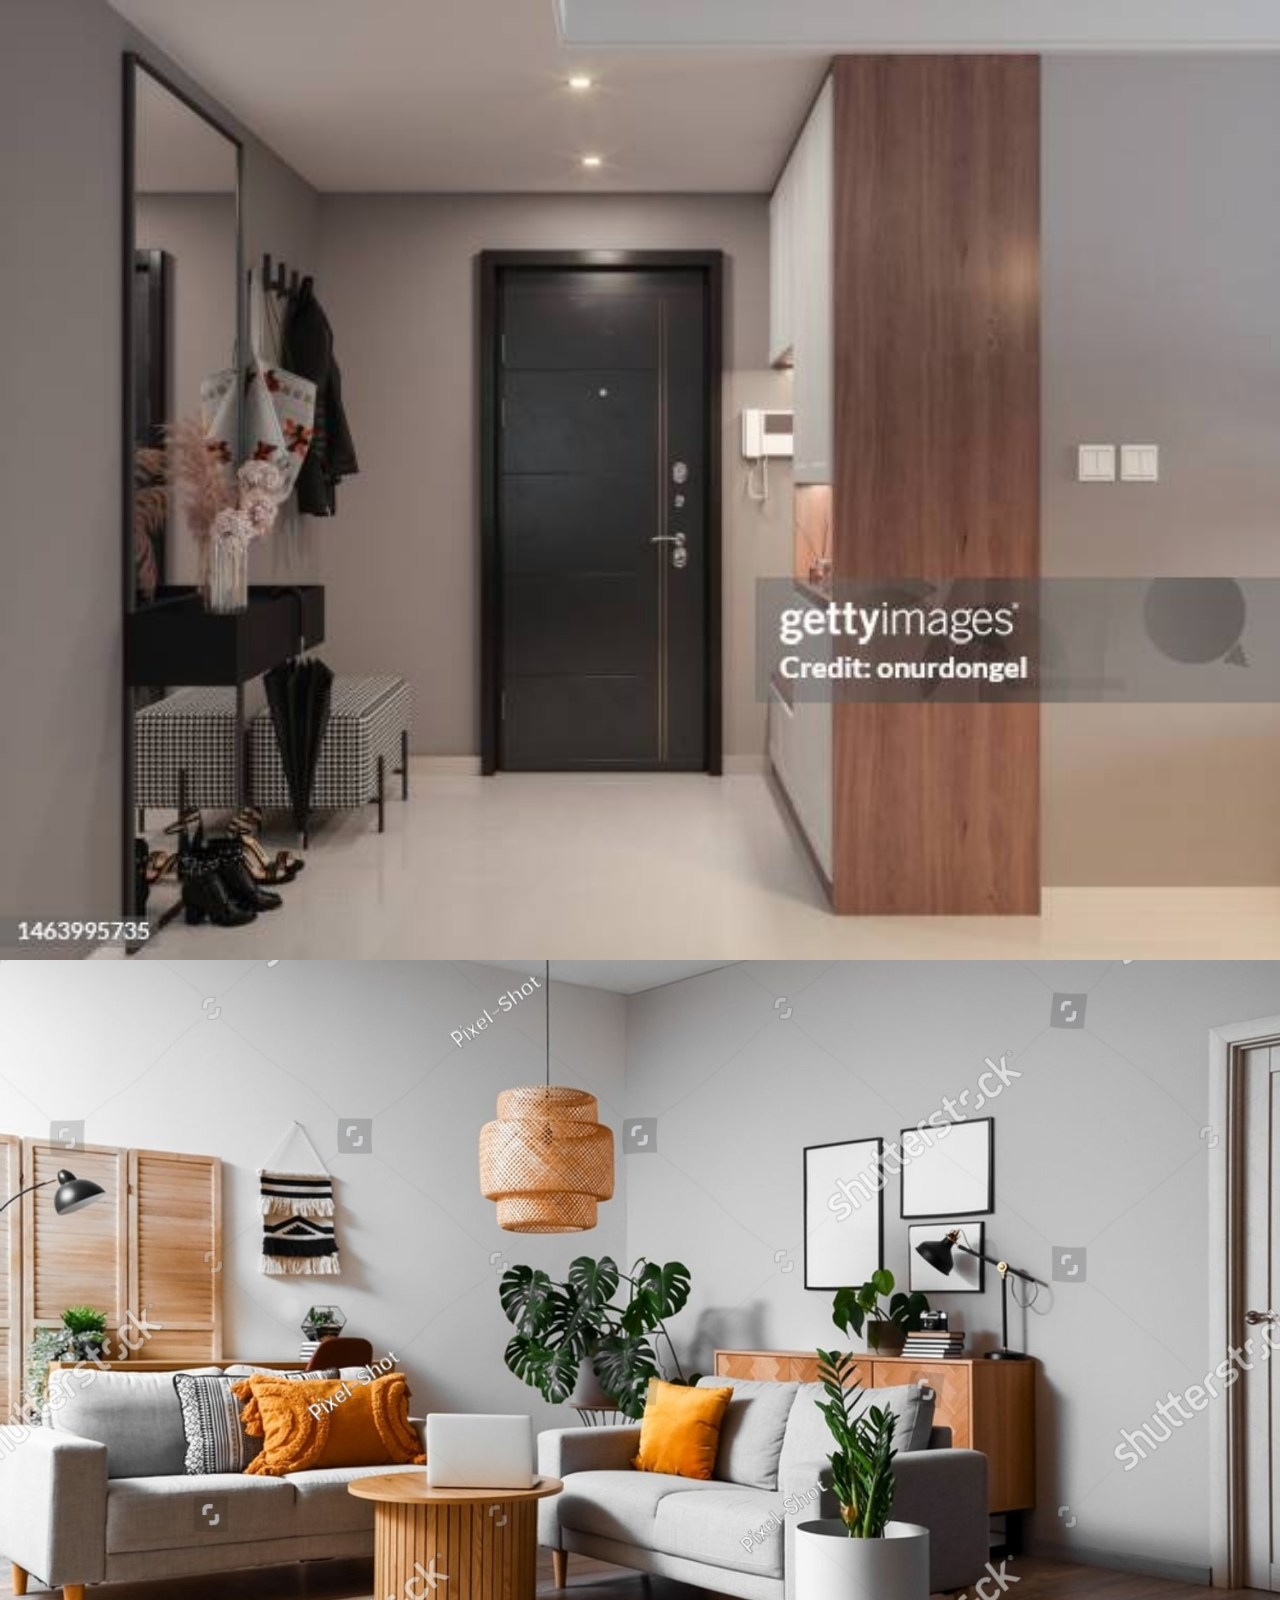
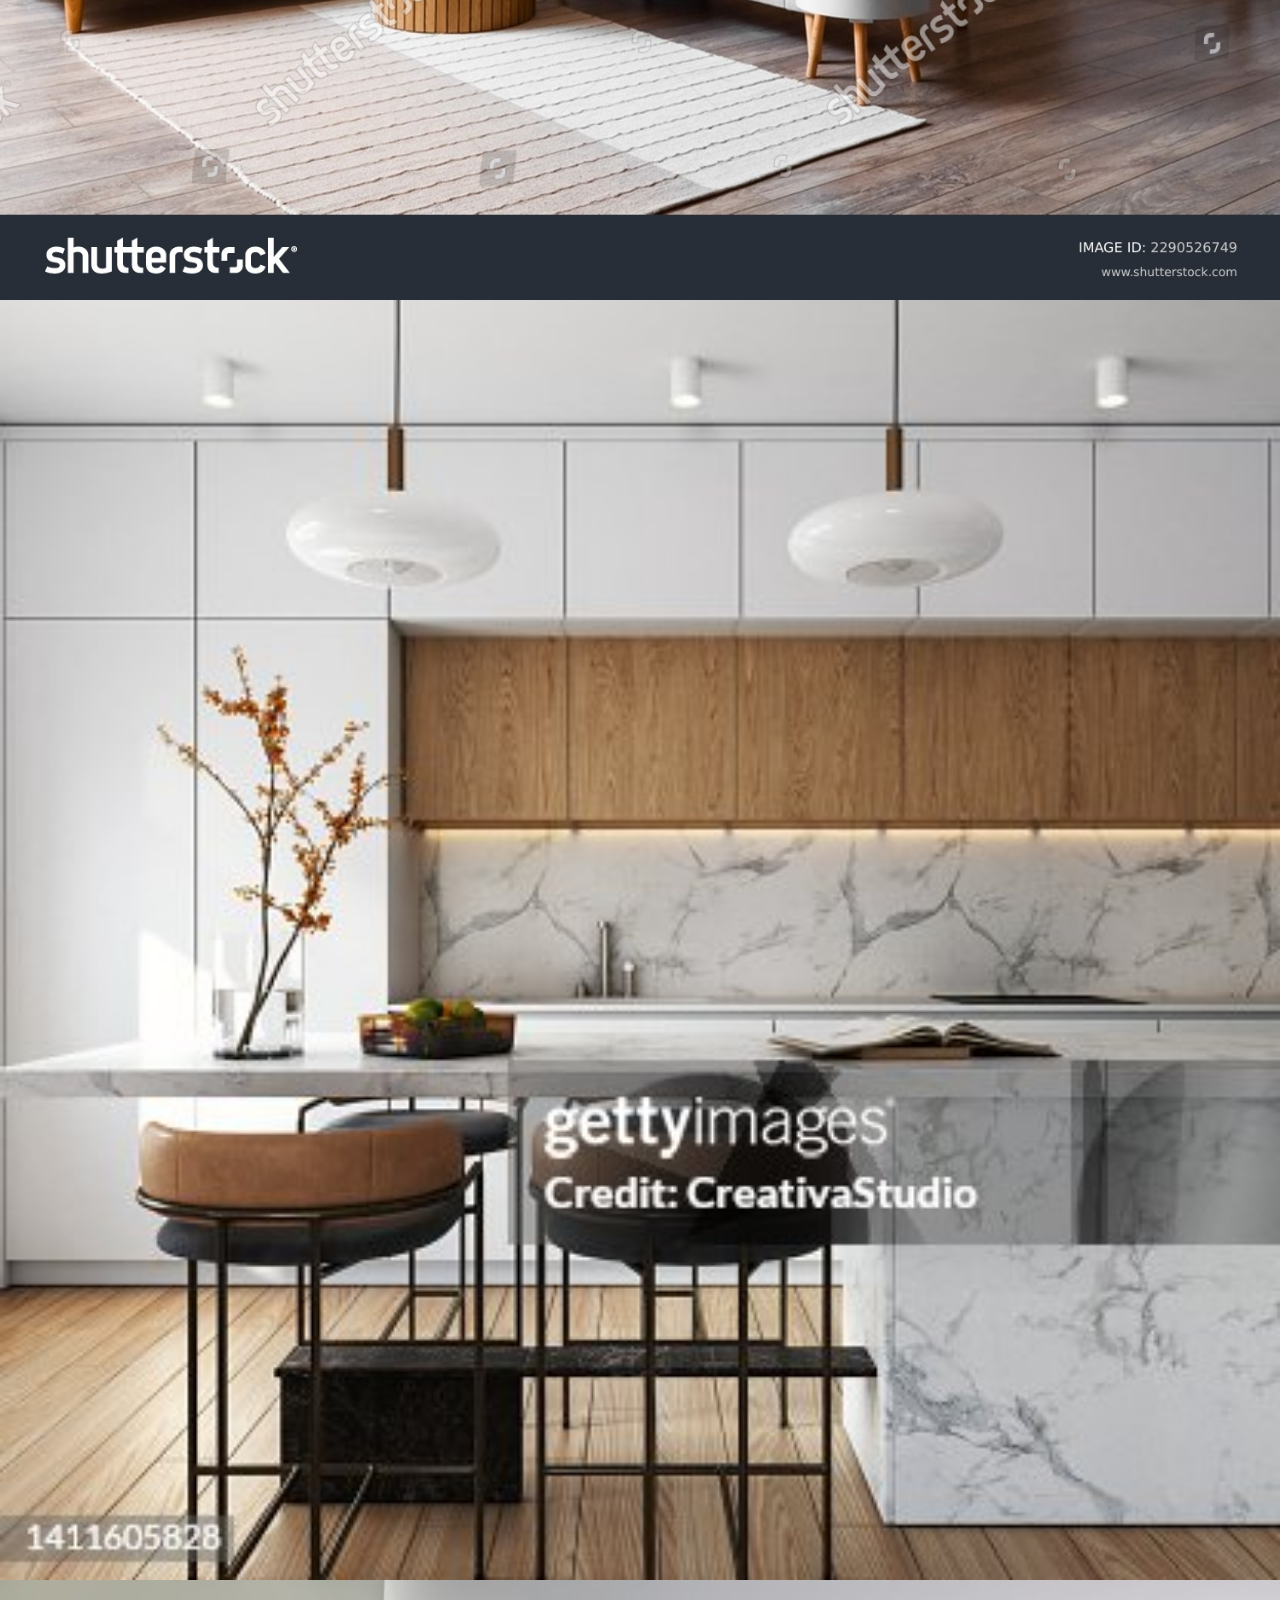
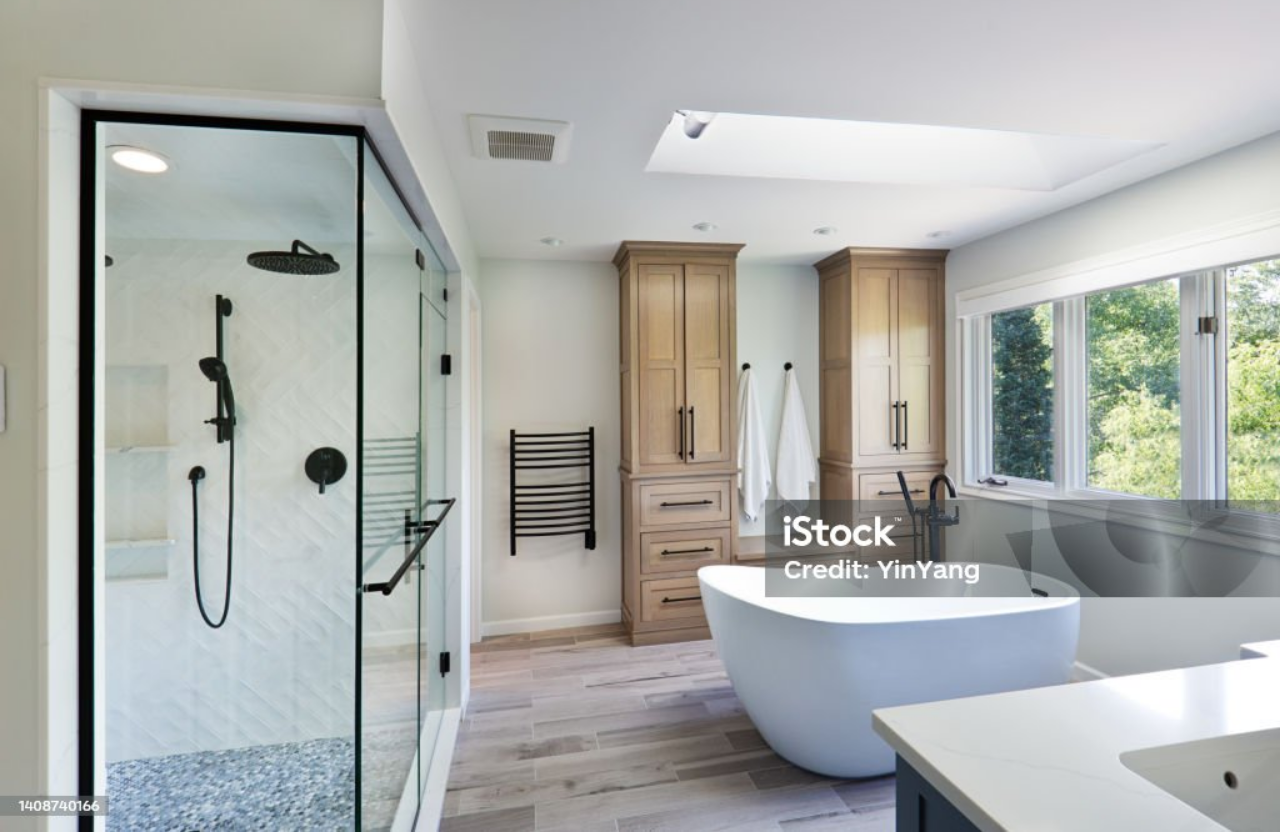
==== 01-Rent-Apartment-Website/gallery.html @ d166a60e "summary" ====
<!DOCTYPE html>
<html lang="en">
<head>
    <meta charset="UTF-8">
    <meta name="viewport" content="width=device-width, initial-scale=1.0">
    <title>gallery</title>
    <link rel="stylesheet" href="galerry-style.css">
</head>
<body>
    <img src="../01-Rent-Apartment-Website/Media/apartment entry.jpg" alt="entry">
    <img src="../01-Rent-Apartment-Website/Media/interior-of-living-room-with-green-houseplants-and-sofas.jpg" alt="living-room">
    <img src="../01-Rent-Apartment-Website/Media/kitchen.jpg" alt="kitchen">
    <img src="Media/bathroom.jpg" alt="bathroom">
    <script src='script.js'></script>  
</body>
</html>
---- 01-Rent-Apartment-Website/galerry-style.css ----
*{
    margin: 0;
    padding: 0;
    box-sizing: border-box;
}

body{
    display: flex;
    flex-direction: column;
}
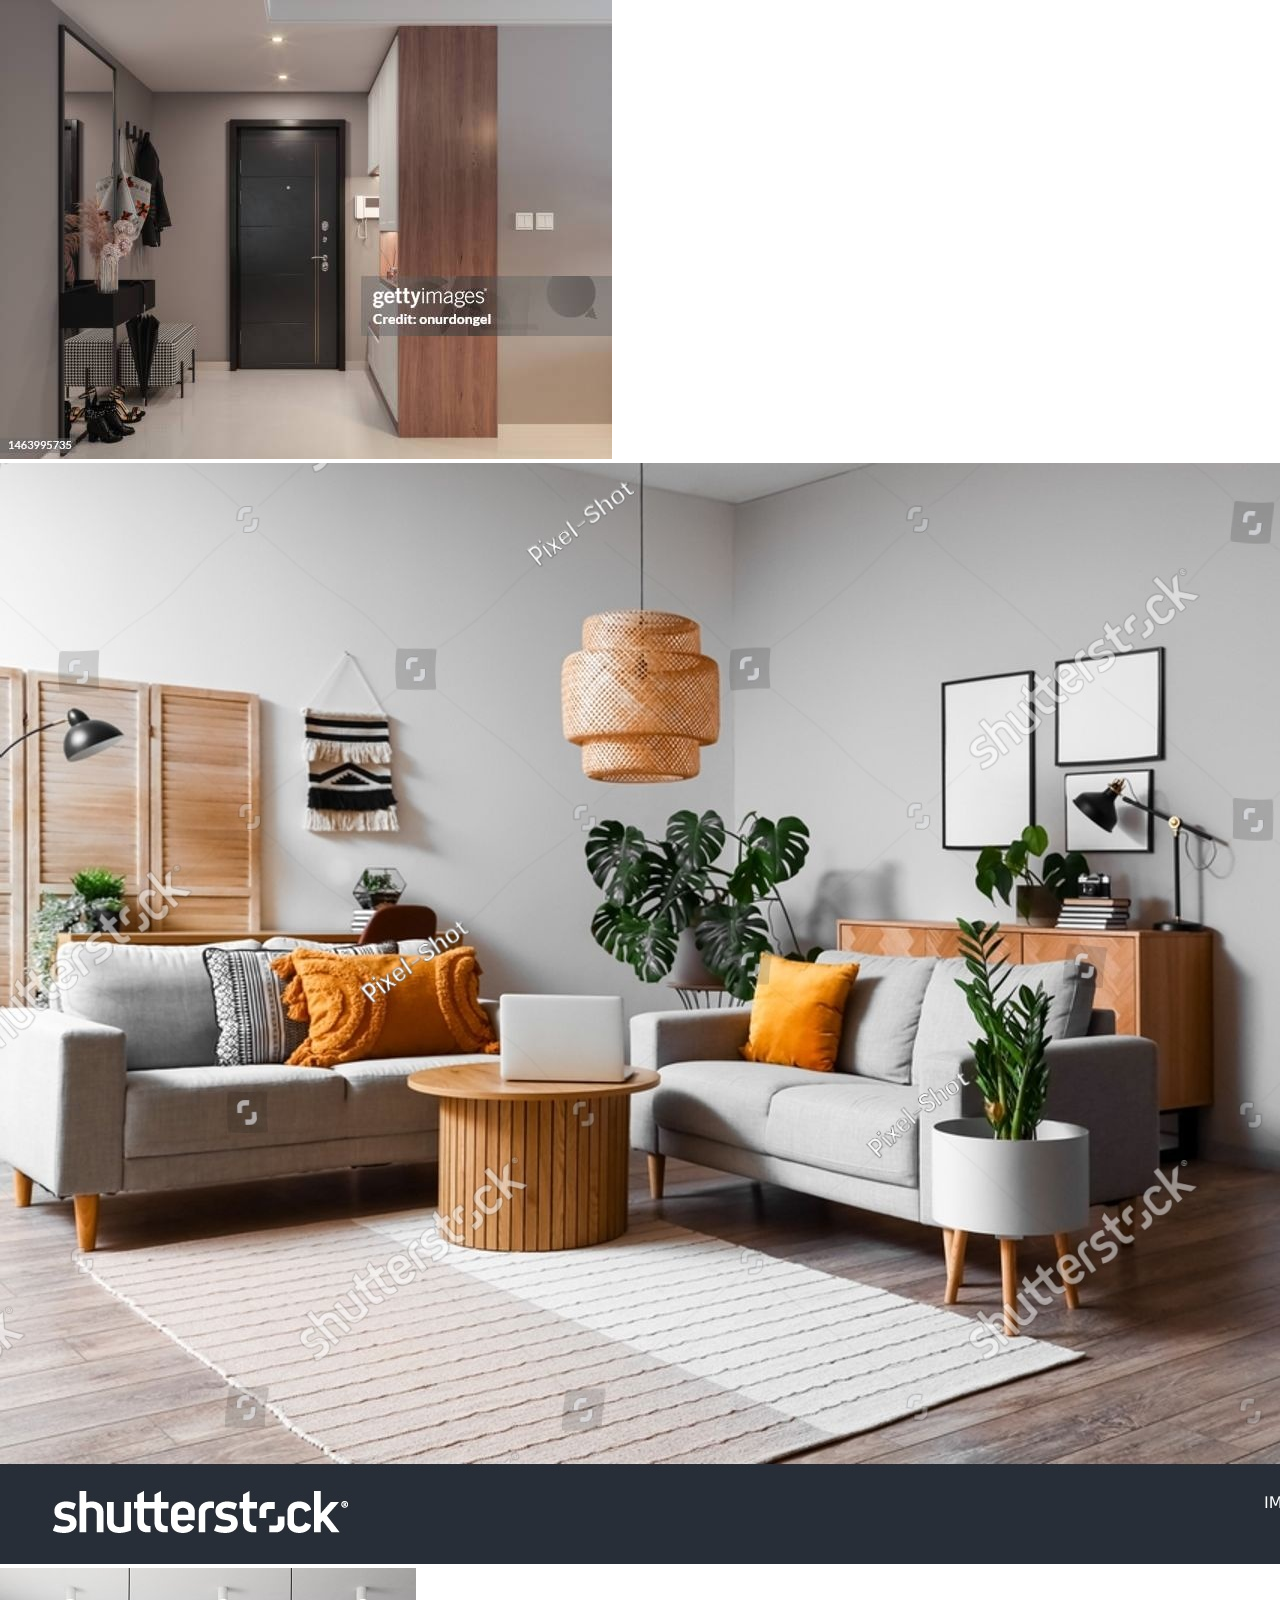
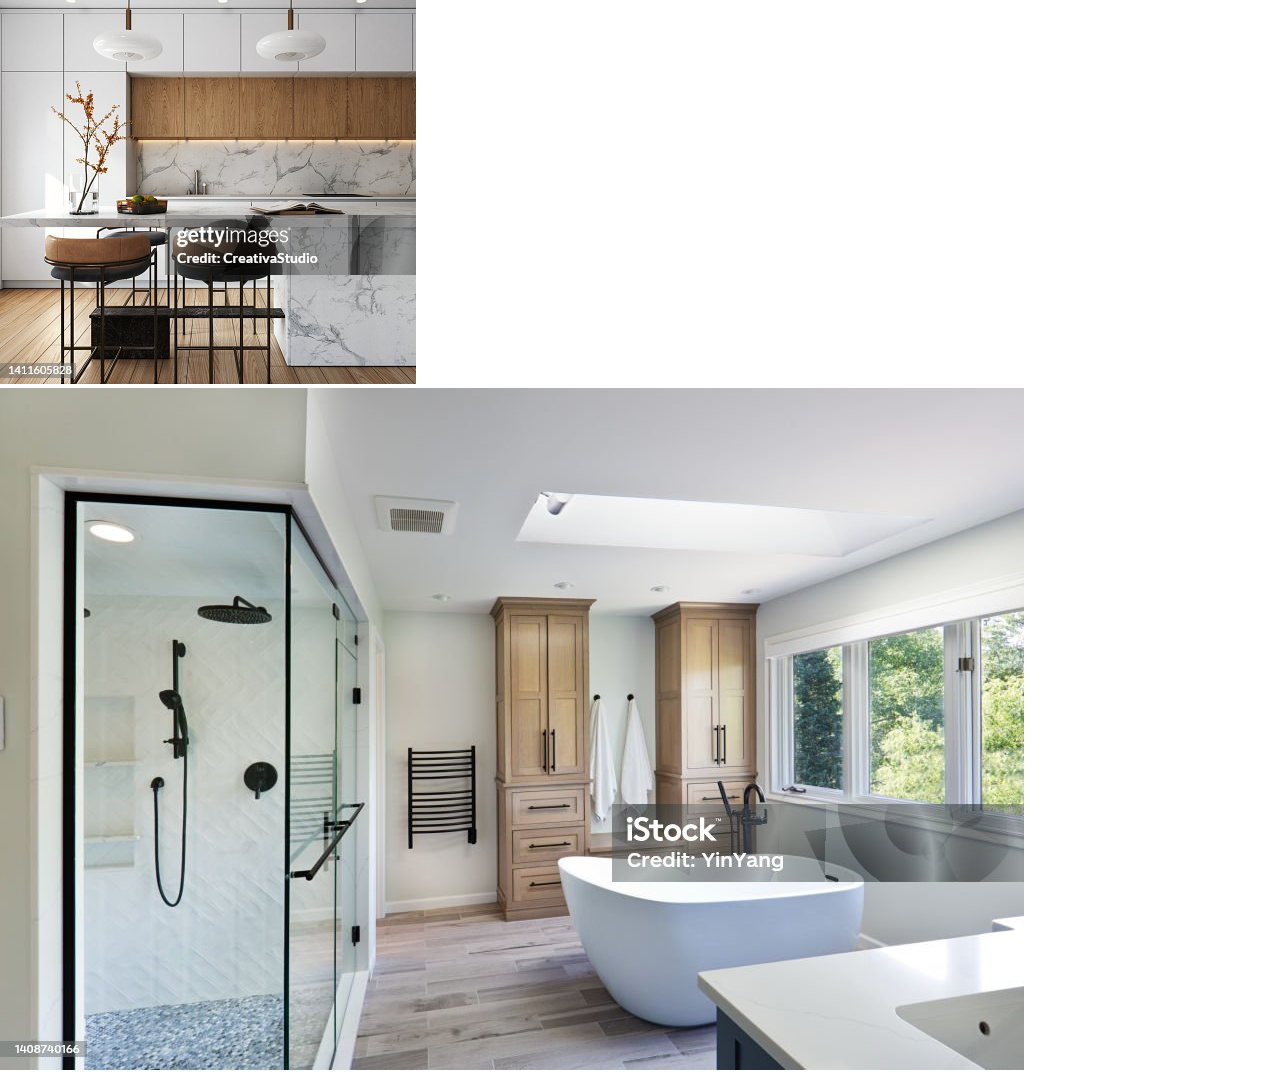
==== commit 6a0e5c67: "nnkj" ====
--- a/01-Rent-Apartment-Website/gallery.html
+++ b/01-Rent-Apartment-Website/gallery.html
@@ -6,11 +6,16 @@
     <title>gallery</title>
     <link rel="stylesheet" href="galerry-style.css">
 </head>
-<body>
+
+<body >
+   <div id="gallery"> 
     <img src="../01-Rent-Apartment-Website/Media/apartment entry.jpg" alt="entry">
     <img src="../01-Rent-Apartment-Website/Media/interior-of-living-room-with-green-houseplants-and-sofas.jpg" alt="living-room">
     <img src="../01-Rent-Apartment-Website/Media/kitchen.jpg" alt="kitchen">
     <img src="Media/bathroom.jpg" alt="bathroom">
+    </div>
+
     <script src='script.js'></script>  
+
 </body>
 </html>